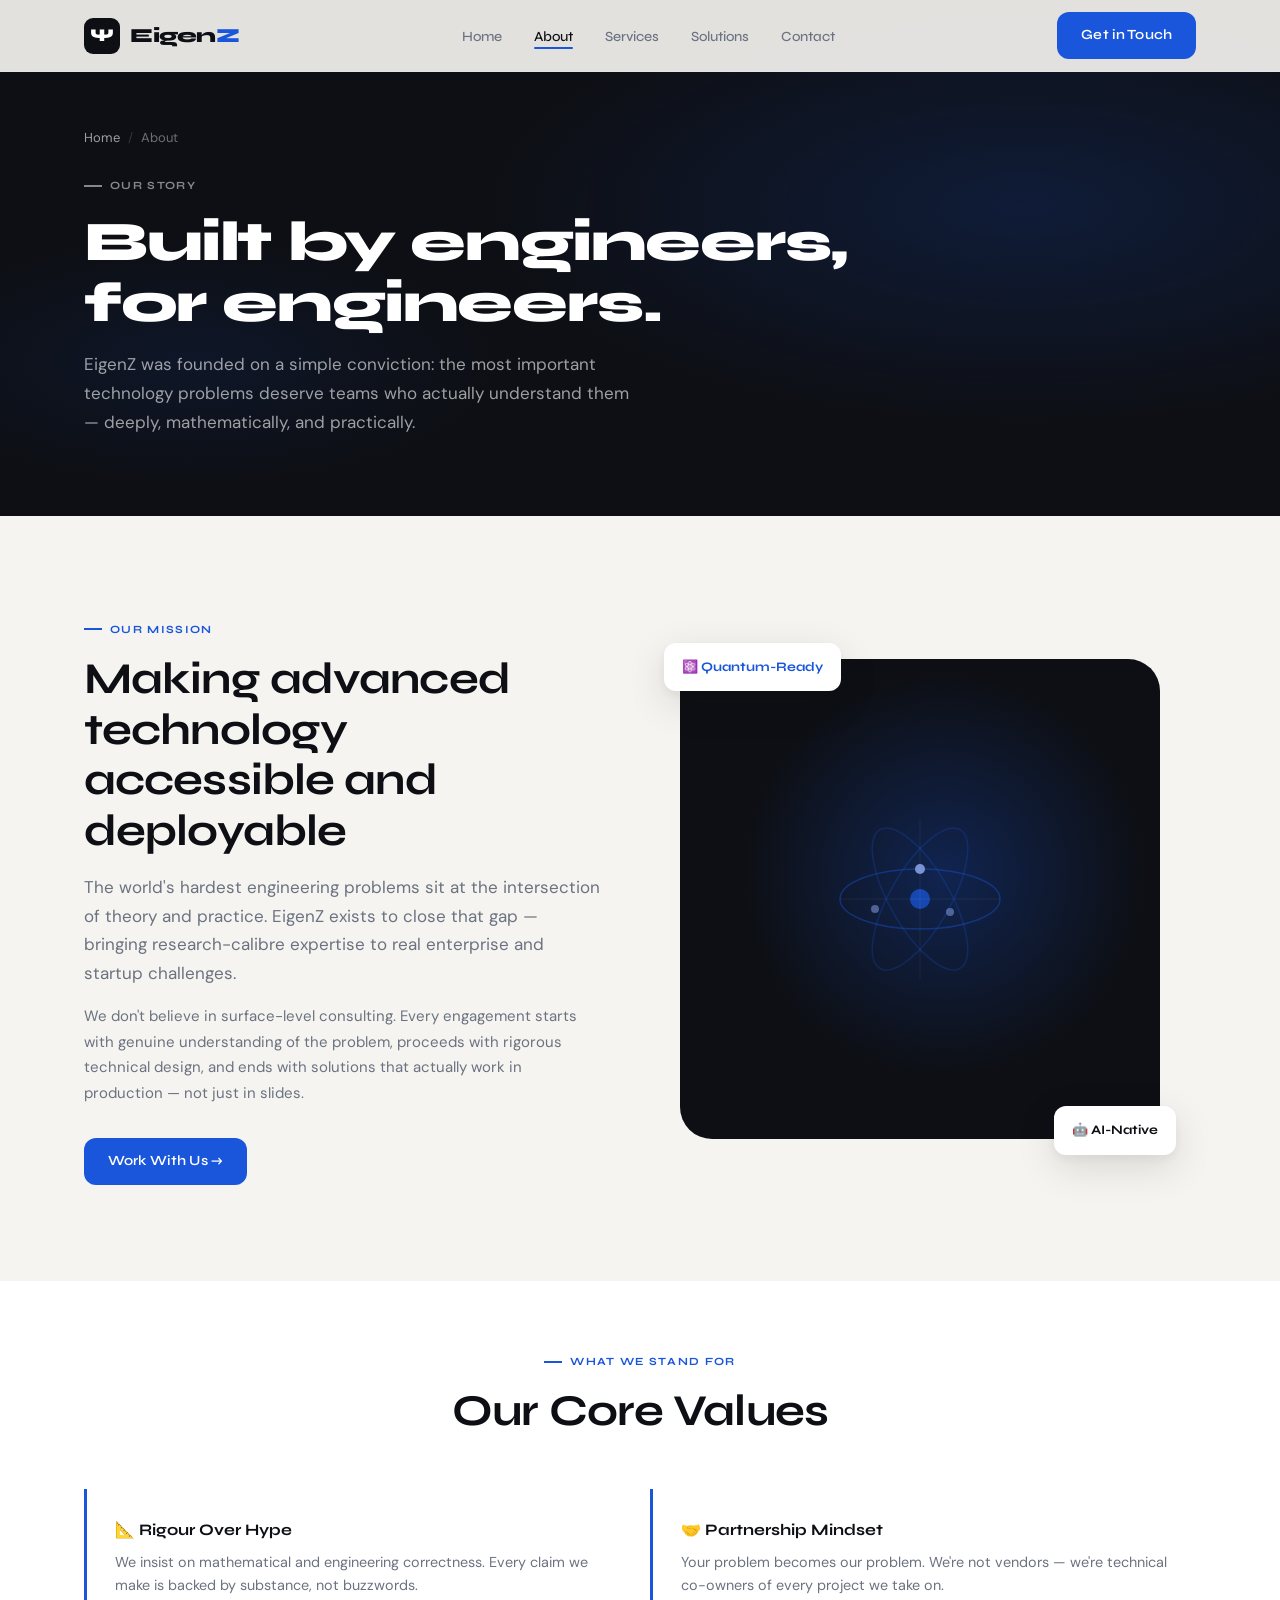
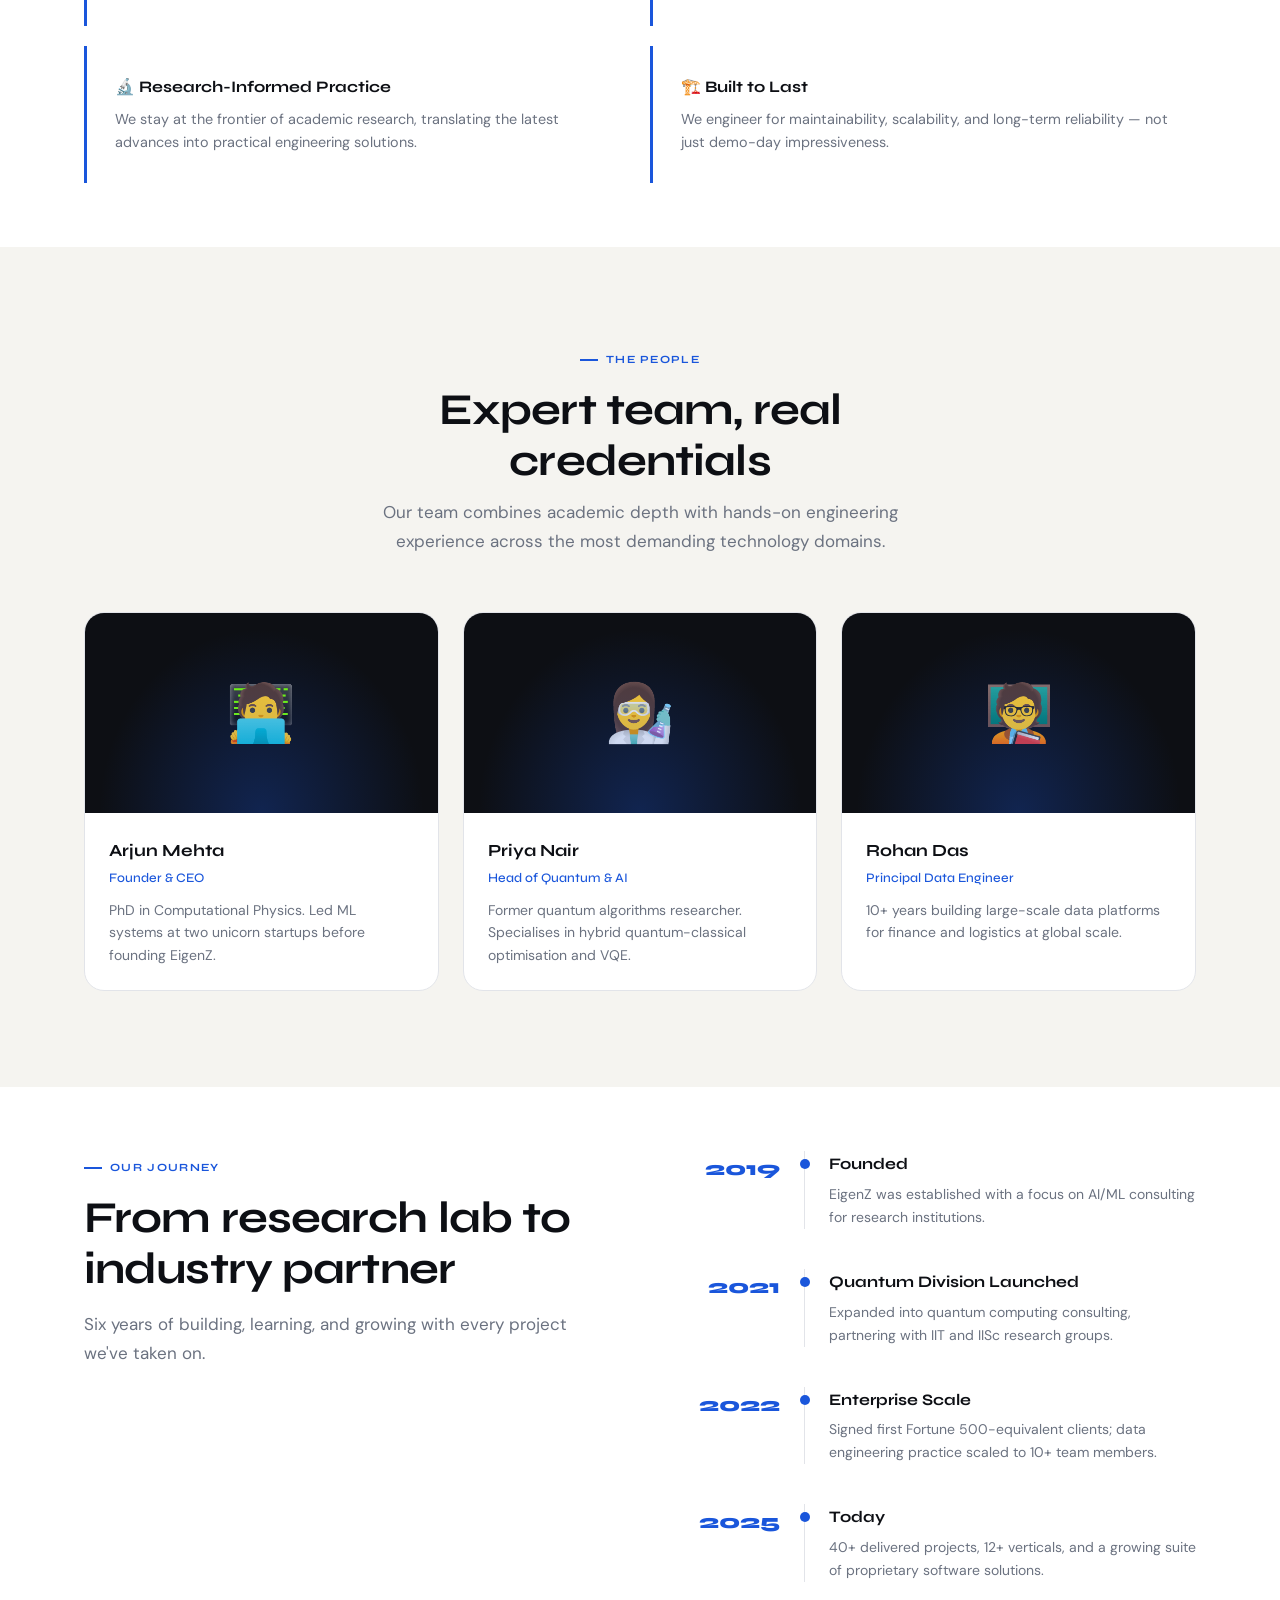
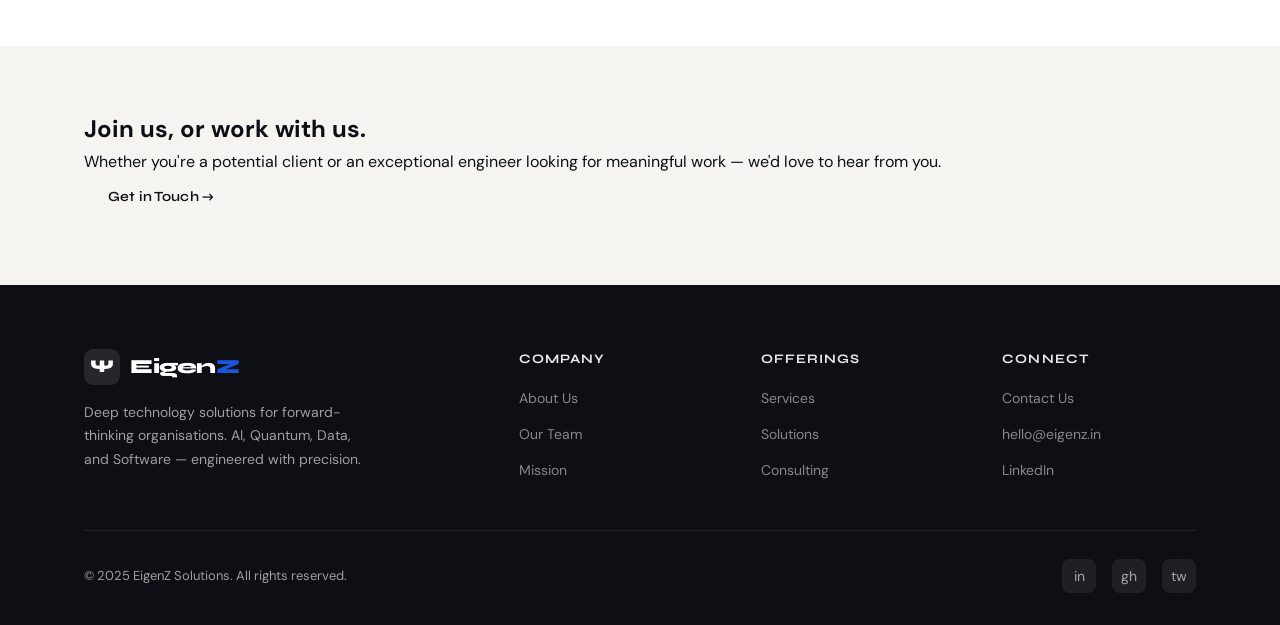
==== about.html @ 1a17bc00 "Add files via upload" ====
<!DOCTYPE html>
<html lang="en">
<head>
  <meta charset="UTF-8" />
  <meta name="viewport" content="width=device-width, initial-scale=1.0" />
  <title>About Us — EigenZ Solutions</title>
  <meta name="description" content="Learn about EigenZ Solutions — our mission, values, and the team driving deep-tech innovation." />
  <link rel="stylesheet" href="style.css" />
  <style>
    /* ===== MISSION ===== */
    .mission-section {
      display: grid;
      grid-template-columns: 1fr 1fr;
      gap: 80px;
      align-items: center;
    }
    .mission-visual {
      position: relative;
      aspect-ratio: 1;
      max-width: 480px;
    }
    .mission-visual .viz-box {
      width: 100%; height: 100%;
      background: var(--clr-dark);
      border-radius: var(--radius-xl);
      display: flex;
      align-items: center;
      justify-content: center;
      overflow: hidden;
      position: relative;
    }
    .mission-visual .viz-box::before {
      content: '';
      position: absolute;
      inset: 0;
      background: radial-gradient(ellipse 60% 60% at 55% 45%, rgba(26,86,219,0.3) 0%, transparent 70%);
    }
    .mission-visual .viz-box svg {
      position: relative;
      z-index: 1;
      opacity: 0.8;
    }
    .viz-float {
      position: absolute;
      padding: 14px 18px;
      background: white;
      border-radius: var(--radius-md);
      box-shadow: var(--shadow-lg);
      font-family: var(--font-display);
      font-size: 0.8125rem;
      font-weight: 700;
    }
    .viz-float.tl { top: -16px; left: -16px; color: var(--clr-accent); }
    .viz-float.br { bottom: -16px; right: -16px; color: var(--clr-dark); }

    /* ===== VALUES ===== */
    .value-card {
      padding: 28px;
      border-left: 3px solid var(--clr-accent);
      background: var(--clr-surface);
      border-radius: 0 var(--radius-md) var(--radius-md) 0;
      transition: all var(--transition);
    }
    .value-card:hover { box-shadow: var(--shadow-md); transform: translateX(4px); }
    .value-card h4 {
      font-family: var(--font-display);
      font-size: 1rem;
      font-weight: 700;
      color: var(--clr-dark);
      margin-bottom: 8px;
    }
    .value-card p { font-size: 0.9rem; color: var(--clr-muted); line-height: 1.65; }

    /* ===== TEAM ===== */
    .team-card {
      background: var(--clr-surface);
      border: 1px solid var(--clr-border);
      border-radius: var(--radius-lg);
      overflow: hidden;
      transition: all var(--transition);
    }
    .team-card:hover {
      box-shadow: var(--shadow-lg);
      transform: translateY(-4px);
      border-color: transparent;
    }
    .team-avatar {
      height: 200px;
      background: var(--clr-dark);
      display: flex;
      align-items: center;
      justify-content: center;
      font-size: 3.5rem;
      position: relative;
      overflow: hidden;
    }
    .team-avatar::after {
      content: '';
      position: absolute;
      inset: 0;
      background: radial-gradient(ellipse at 50% 100%, rgba(26,86,219,0.3), transparent 65%);
    }
    .team-info { padding: 24px; }
    .team-info h3 {
      font-family: var(--font-display);
      font-size: 1.0625rem;
      font-weight: 700;
      color: var(--clr-dark);
      margin-bottom: 4px;
    }
    .team-info .role {
      font-size: 0.8125rem;
      color: var(--clr-accent);
      font-weight: 500;
      margin-bottom: 10px;
      font-family: var(--font-display);
    }
    .team-info p { font-size: 0.875rem; color: var(--clr-muted); line-height: 1.6; }

    /* ===== TIMELINE ===== */
    .timeline { display: flex; flex-direction: column; gap: 0; }
    .tl-item {
      display: grid;
      grid-template-columns: 100px 1px 1fr;
      gap: 0 24px;
      padding-bottom: 40px;
    }
    .tl-item:last-child { padding-bottom: 0; }
    .tl-year {
      font-family: var(--font-display);
      font-size: 1.25rem;
      font-weight: 800;
      color: var(--clr-accent);
      padding-top: 2px;
      text-align: right;
    }
    .tl-line {
      position: relative;
      background: var(--clr-border);
    }
    .tl-line::before {
      content: '';
      position: absolute;
      top: 8px; left: 50%;
      transform: translateX(-50%);
      width: 10px; height: 10px;
      border-radius: 50%;
      background: var(--clr-accent);
    }
    .tl-body { padding-top: 0; }
    .tl-body h4 {
      font-family: var(--font-display);
      font-size: 1rem;
      font-weight: 700;
      color: var(--clr-dark);
      margin-bottom: 6px;
    }
    .tl-body p { font-size: 0.875rem; color: var(--clr-muted); line-height: 1.65; }

    @media (max-width: 720px) {
      .mission-section { grid-template-columns: 1fr; gap: 40px; }
      .tl-item { grid-template-columns: 64px 1px 1fr; }
      .tl-year { font-size: 1rem; }
    }
  </style>
</head>
<body>

  <nav class="navbar">
    <div class="container">
      <a href="index.html" class="nav-logo">
        <div class="logo-mark"></div>
        <span class="logo-text">Eigen<span>Z</span></span>
      </a>
      <ul class="nav-links">
        <li><a href="index.html">Home</a></li>
        <li><a href="about.html">About</a></li>
        <li><a href="services.html">Services</a></li>
        <li><a href="solutions.html">Solutions</a></li>
        <li><a href="contact.html">Contact</a></li>
      </ul>
      <div class="nav-cta">
        <a href="contact.html" class="btn btn-primary">Get in Touch</a>
      </div>
      <div class="hamburger"><span></span><span></span><span></span></div>
    </div>
  </nav>
  <nav class="mobile-nav">
    <a href="index.html">Home</a>
    <a href="about.html">About</a>
    <a href="services.html">Services</a>
    <a href="solutions.html">Solutions</a>
    <a href="contact.html">Contact</a>
    <a href="contact.html" class="btn btn-primary">Get in Touch →</a>
  </nav>

  <!-- PAGE HERO -->
  <section class="page-hero">
    <div class="container">
      <div class="breadcrumb">
        <a href="index.html">Home</a>
        <span class="sep">/</span>
        <span>About</span>
      </div>
      <div class="label">Our Story</div>
      <h1 class="animate">Built by engineers,<br>for engineers.</h1>
      <p class="animate delay-1">EigenZ was founded on a simple conviction: the most important technology problems deserve teams who actually understand them — deeply, mathematically, and practically.</p>
    </div>
  </section>

  <!-- MISSION -->
  <section class="section" id="mission">
    <div class="container">
      <div class="mission-section">
        <div>
          <div class="label anim">Our Mission</div>
          <h2 class="section-title anim delay-1">Making advanced technology accessible and deployable</h2>
          <p class="section-sub anim delay-2">The world's hardest engineering problems sit at the intersection of theory and practice. EigenZ exists to close that gap — bringing research-calibre expertise to real enterprise and startup challenges.</p>
          <p style="font-size: 0.9375rem; color: var(--clr-muted); margin-top: 16px; line-height: 1.7;" class="anim delay-3">We don't believe in surface-level consulting. Every engagement starts with genuine understanding of the problem, proceeds with rigorous technical design, and ends with solutions that actually work in production — not just in slides.</p>
          <div style="margin-top: 32px;" class="anim delay-4">
            <a href="contact.html" class="btn btn-primary">Work With Us →</a>
          </div>
        </div>
        <div class="mission-visual anim delay-2">
          <div class="viz-box">
            <svg width="200" height="200" viewBox="0 0 200 200" fill="none">
              <!-- Quantum-ish orbital diagram -->
              <ellipse cx="100" cy="100" rx="80" ry="30" stroke="rgba(26,86,219,0.5)" stroke-width="1.5" fill="none"/>
              <ellipse cx="100" cy="100" rx="80" ry="30" stroke="rgba(26,86,219,0.3)" stroke-width="1.5" fill="none" transform="rotate(60 100 100)"/>
              <ellipse cx="100" cy="100" rx="80" ry="30" stroke="rgba(26,86,219,0.3)" stroke-width="1.5" fill="none" transform="rotate(120 100 100)"/>
              <circle cx="100" cy="100" r="10" fill="rgba(26,86,219,0.9)"/>
              <circle cx="100" cy="70" r="5" fill="#93aff7"/>
              <circle cx="130" cy="113" r="4" fill="#93aff7" opacity="0.6"/>
              <circle cx="55" cy="110" r="4" fill="#93aff7" opacity="0.6"/>
              <!-- Grid lines -->
              <line x1="20" y1="100" x2="180" y2="100" stroke="rgba(255,255,255,0.07)" stroke-width="1"/>
              <line x1="100" y1="20" x2="100" y2="180" stroke="rgba(255,255,255,0.07)" stroke-width="1"/>
            </svg>
          </div>
          <div class="viz-float tl">⚛️ Quantum-Ready</div>
          <div class="viz-float br">🤖 AI-Native</div>
        </div>
      </div>
    </div>
  </section>

  <!-- VALUES -->
  <section class="section-sm" style="background: var(--clr-surface);">
    <div class="container">
      <div style="text-align: center; max-width: 500px; margin: 0 auto 52px;">
        <div class="label" style="justify-content: center;">What We Stand For</div>
        <h2 class="section-title anim">Our Core Values</h2>
      </div>
      <div class="grid-2" style="gap: 20px;">
        <div class="value-card anim">
          <h4>📐 Rigour Over Hype</h4>
          <p>We insist on mathematical and engineering correctness. Every claim we make is backed by substance, not buzzwords.</p>
        </div>
        <div class="value-card anim delay-1">
          <h4>🤝 Partnership Mindset</h4>
          <p>Your problem becomes our problem. We're not vendors — we're technical co-owners of every project we take on.</p>
        </div>
        <div class="value-card anim delay-2">
          <h4>🔬 Research-Informed Practice</h4>
          <p>We stay at the frontier of academic research, translating the latest advances into practical engineering solutions.</p>
        </div>
        <div class="value-card anim delay-3">
          <h4>🏗️ Built to Last</h4>
          <p>We engineer for maintainability, scalability, and long-term reliability — not just demo-day impressiveness.</p>
        </div>
      </div>
    </div>
  </section>

  <!-- TEAM -->
  <section class="section" id="team">
    <div class="container">
      <div style="text-align: center; max-width: 520px; margin: 0 auto 56px;">
        <div class="label" style="justify-content: center;">The People</div>
        <h2 class="section-title anim">Expert team, real credentials</h2>
        <p class="section-sub" style="margin: 12px auto 0;" class="anim delay-1">Our team combines academic depth with hands-on engineering experience across the most demanding technology domains.</p>
      </div>
      <div class="grid-4" style="grid-template-columns: repeat(3, 1fr);">
        <div class="team-card anim">
          <div class="team-avatar">🧑‍💻</div>
          <div class="team-info">
            <h3>Arjun Mehta</h3>
            <div class="role">Founder & CEO</div>
            <p>PhD in Computational Physics. Led ML systems at two unicorn startups before founding EigenZ.</p>
          </div>
        </div>
        <div class="team-card anim delay-1">
          <div class="team-avatar">👩‍🔬</div>
          <div class="team-info">
            <h3>Priya Nair</h3>
            <div class="role">Head of Quantum & AI</div>
            <p>Former quantum algorithms researcher. Specialises in hybrid quantum-classical optimisation and VQE.</p>
          </div>
        </div>
        <div class="team-card anim delay-2">
          <div class="team-avatar">🧑‍🏫</div>
          <div class="team-info">
            <h3>Rohan Das</h3>
            <div class="role">Principal Data Engineer</div>
            <p>10+ years building large-scale data platforms for finance and logistics at global scale.</p>
          </div>
        </div>
      </div>
    </div>
  </section>

  <!-- TIMELINE -->
  <section class="section-sm" style="background: var(--clr-surface);">
    <div class="container">
      <div style="display: grid; grid-template-columns: 1fr 1fr; gap: 80px; align-items: start;">
        <div>
          <div class="label anim">Our Journey</div>
          <h2 class="section-title anim delay-1">From research lab to industry partner</h2>
          <p class="section-sub anim delay-2">Six years of building, learning, and growing with every project we've taken on.</p>
        </div>
        <div class="timeline anim delay-2">
          <div class="tl-item">
            <div class="tl-year">2019</div>
            <div class="tl-line"></div>
            <div class="tl-body">
              <h4>Founded</h4>
              <p>EigenZ was established with a focus on AI/ML consulting for research institutions.</p>
            </div>
          </div>
          <div class="tl-item">
            <div class="tl-year">2021</div>
            <div class="tl-line"></div>
            <div class="tl-body">
              <h4>Quantum Division Launched</h4>
              <p>Expanded into quantum computing consulting, partnering with IIT and IISc research groups.</p>
            </div>
          </div>
          <div class="tl-item">
            <div class="tl-year">2022</div>
            <div class="tl-line"></div>
            <div class="tl-body">
              <h4>Enterprise Scale</h4>
              <p>Signed first Fortune 500-equivalent clients; data engineering practice scaled to 10+ team members.</p>
            </div>
          </div>
          <div class="tl-item">
            <div class="tl-year">2025</div>
            <div class="tl-line"></div>
            <div class="tl-body">
              <h4>Today</h4>
              <p>40+ delivered projects, 12+ verticals, and a growing suite of proprietary software solutions.</p>
            </div>
          </div>
        </div>
      </div>
    </div>
  </section>

  <!-- CTA -->
  <section class="section-sm">
    <div class="container">
      <div class="cta-banner anim">
        <div>
          <h2>Join us, or work with us.</h2>
          <p>Whether you're a potential client or an exceptional engineer looking for meaningful work — we'd love to hear from you.</p>
        </div>
        <div class="cta-banner-actions">
          <a href="contact.html" class="btn btn-white">Get in Touch →</a>
        </div>
      </div>
    </div>
  </section>

  <footer class="footer">
    <div class="container">
      <div class="footer-grid">
        <div class="footer-brand">
          <a href="index.html" class="nav-logo">
            <div class="logo-mark"></div>
            <span class="logo-text">Eigen<span>Z</span></span>
          </a>
          <p>Deep technology solutions for forward-thinking organisations. AI, Quantum, Data, and Software — engineered with precision.</p>
        </div>
        <div class="footer-col">
          <h4>Company</h4>
          <ul><li><a href="about.html">About Us</a></li><li><a href="about.html#team">Our Team</a></li><li><a href="about.html#mission">Mission</a></li></ul>
        </div>
        <div class="footer-col">
          <h4>Offerings</h4>
          <ul><li><a href="services.html">Services</a></li><li><a href="solutions.html">Solutions</a></li><li><a href="contact.html">Consulting</a></li></ul>
        </div>
        <div class="footer-col">
          <h4>Connect</h4>
          <ul><li><a href="contact.html">Contact Us</a></li><li><a href="mailto:hello@eigenz.in">hello@eigenz.in</a></li><li><a href="#">LinkedIn</a></li></ul>
        </div>
      </div>
      <div class="footer-bottom">
        <span>© 2025 EigenZ Solutions. All rights reserved.</span>
        <div class="socials"><a href="#" title="LinkedIn">in</a><a href="#" title="GitHub">gh</a><a href="#" title="Twitter">tw</a></div>
      </div>
    </div>
  </footer>

  <script src="main.js"></script>
</body>
</html>
---- style.css ----
/* =============================================
   EigenZ Solutions — Global Stylesheet
   ============================================= */

@import url('https://fonts.googleapis.com/css2?family=Syne:wght@400;500;600;700;800&family=DM+Sans:ital,opsz,wght@0,9..40,300;0,9..40,400;0,9..40,500;1,9..40,300&display=swap');

:root {
  --clr-bg: #f5f4f0;
  --clr-surface: #ffffff;
  --clr-dark: #0d0f14;
  --clr-dark-2: #1a1d26;
  --clr-accent: #1a56db;
  --clr-accent-2: #0e3fa8;
  --clr-accent-light: #e8effd;
  --clr-text: #0d0f14;
  --clr-muted: #6b7280;
  --clr-border: #e2e4e9;
  --clr-white: #ffffff;

  --font-display: 'Syne', sans-serif;
  --font-body: 'DM Sans', sans-serif;

  --radius-sm: 6px;
  --radius-md: 12px;
  --radius-lg: 20px;
  --radius-xl: 32px;

  --shadow-sm: 0 1px 3px rgba(13,15,20,0.07), 0 1px 2px rgba(13,15,20,0.05);
  --shadow-md: 0 4px 16px rgba(13,15,20,0.08), 0 2px 6px rgba(13,15,20,0.05);
  --shadow-lg: 0 12px 40px rgba(13,15,20,0.12), 0 4px 12px rgba(13,15,20,0.06);

  --nav-h: 72px;
  --max-w: 1160px;
  --transition: 0.22s cubic-bezier(0.4, 0, 0.2, 1);
}

*, *::before, *::after { box-sizing: border-box; margin: 0; padding: 0; }

html { scroll-behavior: smooth; font-size: 16px; }

body {
  font-family: var(--font-body);
  background: var(--clr-bg);
  color: var(--clr-text);
  line-height: 1.6;
  -webkit-font-smoothing: antialiased;
}

img { display: block; max-width: 100%; }
a { text-decoration: none; color: inherit; }
ul { list-style: none; }

/* ===================== UTILITIES ===================== */
.container { max-width: var(--max-w); margin: 0 auto; padding: 0 24px; }
.section { padding: 96px 0; }
.section-sm { padding: 64px 0; }

.label {
  display: inline-flex;
  align-items: center;
  gap: 8px;
  font-family: var(--font-display);
  font-size: 11px;
  font-weight: 700;
  letter-spacing: 0.12em;
  text-transform: uppercase;
  color: var(--clr-accent);
  margin-bottom: 16px;
}
.label::before {
  content: '';
  display: inline-block;
  width: 18px;
  height: 2px;
  background: var(--clr-accent);
}

.section-title {
  font-family: var(--font-display);
  font-size: clamp(2rem, 3.5vw, 2.75rem);
  font-weight: 700;
  line-height: 1.15;
  color: var(--clr-dark);
  letter-spacing: -0.02em;
}

.section-sub {
  font-size: 1.0625rem;
  color: var(--clr-muted);
  max-width: 560px;
  margin-top: 16px;
  line-height: 1.7;
}

.btn {
  display: inline-flex;
  align-items: center;
  gap: 8px;
  font-family: var(--font-display);
  font-size: 0.875rem;
  font-weight: 600;
  letter-spacing: 0.01em;
  padding: 12px 24px;
  border-radius: var(--radius-md);
  border: none;
  cursor: pointer;
  transition: all var(--transition);
  white-space: nowrap;
}
.btn-primary {
  background: var(--clr-accent);
  color: var(--clr-white);
}
.btn-primary:hover {
  background: var(--clr-accent-2);
  transform: translateY(-1px);
  box-shadow: 0 6px 20px rgba(26,86,219,0.30);
}
.btn-outline {
  background: transparent;
  color: var(--clr-dark);
  border: 1.5px solid var(--clr-border);
}
.btn-outline:hover {
  border-color: var(--clr-accent);
  color: var(--clr-accent);
  background: var(--clr-accent-light);
}
.btn-ghost-white {
  background: rgba(255,255,255,0.12);
  color: var(--clr-white);
  border: 1.5px solid rgba(255,255,255,0.25);
}
.btn-ghost-white:hover {
  background: rgba(255,255,255,0.22);
}

/* ===================== NAVBAR ===================== */
.navbar {
  position: fixed;
  top: 0; left: 0; right: 0;
  height: var(--nav-h);
  background: rgba(245,244,240,0.92);
  backdrop-filter: blur(14px);
  -webkit-backdrop-filter: blur(14px);
  border-bottom: 1px solid var(--clr-border);
  z-index: 1000;
  transition: box-shadow var(--transition);
}
.navbar.scrolled { box-shadow: var(--shadow-md); }
.navbar .container {
  height: 100%;
  display: flex;
  align-items: center;
  justify-content: space-between;
}
.nav-logo {
  display: flex;
  align-items: center;
  gap: 10px;
}
.nav-logo .logo-mark {
  width: 36px; height: 36px;
  background: var(--clr-dark);
  border-radius: 9px;
  display: flex;
  align-items: center;
  justify-content: center;
  position: relative;
  overflow: hidden;
}
.nav-logo .logo-mark::after {
  content: 'Ψ';
  color: #fff;
  font-family: var(--font-display);
  font-size: 18px;
  font-weight: 800;
}
.nav-logo .logo-text {
  font-family: var(--font-display);
  font-size: 1.25rem;
  font-weight: 800;
  letter-spacing: -0.02em;
  color: var(--clr-dark);
}
.nav-logo .logo-text span { color: var(--clr-accent); }

.nav-links {
  display: flex;
  align-items: center;
  gap: 32px;
}
.nav-links a {
  font-family: var(--font-display);
  font-size: 0.875rem;
  font-weight: 500;
  color: var(--clr-muted);
  transition: color var(--transition);
  position: relative;
}
.nav-links a::after {
  content: '';
  position: absolute;
  bottom: -4px; left: 0;
  width: 0; height: 2px;
  background: var(--clr-accent);
  border-radius: 2px;
  transition: width var(--transition);
}
.nav-links a:hover, .nav-links a.active { color: var(--clr-dark); }
.nav-links a:hover::after, .nav-links a.active::after { width: 100%; }

.nav-cta { display: flex; align-items: center; gap: 12px; }

.hamburger {
  display: none;
  flex-direction: column;
  gap: 5px;
  cursor: pointer;
  padding: 4px;
}
.hamburger span {
  display: block;
  width: 22px; height: 2px;
  background: var(--clr-dark);
  border-radius: 2px;
  transition: all var(--transition);
}

/* Mobile Nav */
.mobile-nav {
  display: none;
  position: fixed;
  top: var(--nav-h);
  left: 0; right: 0;
  background: var(--clr-surface);
  border-bottom: 1px solid var(--clr-border);
  padding: 20px 24px;
  z-index: 999;
  flex-direction: column;
  gap: 4px;
  box-shadow: var(--shadow-lg);
}
.mobile-nav.open { display: flex; }
.mobile-nav a {
  font-family: var(--font-display);
  font-size: 1rem;
  font-weight: 500;
  color: var(--clr-text);
  padding: 12px 0;
  border-bottom: 1px solid var(--clr-border);
  transition: color var(--transition);
}
.mobile-nav a:hover { color: var(--clr-accent); }
.mobile-nav .btn { margin-top: 12px; justify-content: center; }

/* ===================== PAGE HERO ===================== */
.page-hero {
  background: var(--clr-dark);
  padding: 128px 0 80px;
  position: relative;
  overflow: hidden;
}
.page-hero::before {
  content: '';
  position: absolute;
  inset: 0;
  background:
    radial-gradient(ellipse 60% 60% at 80% 40%, rgba(26,86,219,0.18) 0%, transparent 70%),
    radial-gradient(ellipse 40% 40% at 15% 70%, rgba(26,86,219,0.10) 0%, transparent 60%);
}
.page-hero .container { position: relative; z-index: 1; }
.page-hero .label { color: rgba(255,255,255,0.5); }
.page-hero .label::before { background: rgba(255,255,255,0.5); }
.page-hero h1 {
  font-family: var(--font-display);
  font-size: clamp(2.2rem, 4.5vw, 3.5rem);
  font-weight: 800;
  color: var(--clr-white);
  letter-spacing: -0.025em;
  line-height: 1.1;
}
.page-hero p {
  font-size: 1.0625rem;
  color: rgba(255,255,255,0.6);
  max-width: 560px;
  margin-top: 16px;
  line-height: 1.7;
}
.breadcrumb {
  display: flex;
  align-items: center;
  gap: 8px;
  margin-bottom: 20px;
  font-size: 0.8125rem;
  color: rgba(255,255,255,0.4);
}
.breadcrumb a { color: rgba(255,255,255,0.6); transition: color var(--transition); }
.breadcrumb a:hover { color: white; }
.breadcrumb .sep { opacity: 0.4; }

/* ===================== FOOTER ===================== */
.footer {
  background: var(--clr-dark);
  color: rgba(255,255,255,0.6);
  padding: 64px 0 32px;
}
.footer-grid {
  display: grid;
  grid-template-columns: 2fr 1fr 1fr 1fr;
  gap: 48px;
  padding-bottom: 48px;
  border-bottom: 1px solid rgba(255,255,255,0.08);
}
.footer-brand .nav-logo .logo-mark { background: rgba(255,255,255,0.1); }
.footer-brand .nav-logo .logo-text { color: white; }
.footer-brand p {
  margin-top: 16px;
  font-size: 0.875rem;
  line-height: 1.7;
  max-width: 280px;
}
.footer-col h4 {
  font-family: var(--font-display);
  font-size: 0.8125rem;
  font-weight: 700;
  letter-spacing: 0.08em;
  text-transform: uppercase;
  color: rgba(255,255,255,0.9);
  margin-bottom: 16px;
}
.footer-col ul { display: flex; flex-direction: column; gap: 10px; }
.footer-col ul li a {
  font-size: 0.875rem;
  color: rgba(255,255,255,0.5);
  transition: color var(--transition);
}
.footer-col ul li a:hover { color: white; }
.footer-bottom {
  display: flex;
  align-items: center;
  justify-content: space-between;
  padding-top: 28px;
  font-size: 0.8125rem;
}
.footer-bottom .socials { display: flex; gap: 16px; }
.footer-bottom .socials a {
  width: 34px; height: 34px;
  border-radius: 8px;
  background: rgba(255,255,255,0.07);
  display: flex; align-items: center; justify-content: center;
  font-size: 14px;
  transition: background var(--transition);
}
.footer-bottom .socials a:hover { background: var(--clr-accent); }

/* ===================== GRID CARDS ===================== */
.card {
  background: var(--clr-surface);
  border: 1px solid var(--clr-border);
  border-radius: var(--radius-lg);
  padding: 32px;
  transition: all var(--transition);
}
.card:hover {
  box-shadow: var(--shadow-lg);
  transform: translateY(-3px);
  border-color: transparent;
}
.card-icon {
  width: 48px; height: 48px;
  background: var(--clr-accent-light);
  border-radius: var(--radius-md);
  display: flex; align-items: center; justify-content: center;
  font-size: 22px;
  margin-bottom: 20px;
}
.card h3 {
  font-family: var(--font-display);
  font-size: 1.125rem;
  font-weight: 700;
  color: var(--clr-dark);
  margin-bottom: 8px;
}
.card p {
  font-size: 0.9375rem;
  color: var(--clr-muted);
  line-height: 1.65;
}

/* ===================== GRID LAYOUTS ===================== */
.grid-3 {
  display: grid;
  grid-template-columns: repeat(3, 1fr);
  gap: 24px;
}
.grid-2 {
  display: grid;
  grid-template-columns: repeat(2, 1fr);
  gap: 32px;
}
.grid-4 {
  display: grid;
  grid-template-columns: repeat(4, 1fr);
  gap: 24px;
}

/* ===================== DIVIDER ===================== */
.divider {
  height: 1px;
  background: var(--clr-border);
  margin: 0;
}

/* ===================== STAT PILL ===================== */
.stat-pill {
  display: flex;
  flex-direction: column;
  align-items: center;
  text-align: center;
  padding: 32px 24px;
  background: var(--clr-surface);
  border: 1px solid var(--clr-border);
  border-radius: var(--radius-lg);
}
.stat-pill .stat-num {
  font-family: var(--font-display);
  font-size: 2.25rem;
  font-weight: 800;
  color: var(--clr-accent);
  letter-spacing: -0.03em;
}
.stat-pill .stat-label {
  font-size: 0.875rem;
  color: var(--clr-muted);
  margin-top: 4px;
}

/* ===================== FORM ===================== */
.form-group { display: flex; flex-direction: column; gap: 6px; }
.form-group label {
  font-family: var(--font-display);
  font-size: 0.8125rem;
  font-weight: 600;
  color: var(--clr-dark);
  letter-spacing: 0.01em;
}
.form-group input,
.form-group textarea,
.form-group select {
  width: 100%;
  padding: 12px 16px;
  border: 1.5px solid var(--clr-border);
  border-radius: var(--radius-md);
  font-family: var(--font-body);
  font-size: 0.9375rem;
  color: var(--clr-text);
  background: var(--clr-surface);
  transition: border-color var(--transition), box-shadow var(--transition);
  outline: none;
  resize: vertical;
}
.form-group input:focus,
.form-group textarea:focus,
.form-group select:focus {
  border-color: var(--clr-accent);
  box-shadow: 0 0 0 3px rgba(26,86,219,0.12);
}
.form-grid { display: grid; grid-template-columns: 1fr 1fr; gap: 20px; }

/* ===================== TAG ===================== */
.tag {
  display: inline-flex;
  padding: 4px 12px;
  background: var(--clr-accent-light);
  color: var(--clr-accent);
  border-radius: 999px;
  font-size: 0.75rem;
  font-weight: 600;
  font-family: var(--font-display);
  letter-spacing: 0.04em;
}

/* ===================== RESPONSIVE ===================== */
@media (max-width: 960px) {
  .grid-3 { grid-template-columns: repeat(2, 1fr); }
  .grid-4 { grid-template-columns: repeat(2, 1fr); }
  .footer-grid { grid-template-columns: 1fr 1fr; }
}
@media (max-width: 720px) {
  .grid-3, .grid-2 { grid-template-columns: 1fr; }
  .grid-4 { grid-template-columns: repeat(2, 1fr); }
  .footer-grid { grid-template-columns: 1fr; gap: 32px; }
  .footer-bottom { flex-direction: column; gap: 16px; text-align: center; }
  .nav-links, .nav-cta { display: none; }
  .hamburger { display: flex; }
  .form-grid { grid-template-columns: 1fr; }
}
@media (max-width: 480px) {
  .grid-4 { grid-template-columns: 1fr; }
  .section { padding: 64px 0; }
}

/* ===================== ANIMATIONS ===================== */
@keyframes fadeUp {
  from { opacity: 0; transform: translateY(24px); }
  to { opacity: 1; transform: translateY(0); }
}
.animate { animation: fadeUp 0.55s cubic-bezier(0.22, 1, 0.36, 1) both; }
.delay-1 { animation-delay: 0.1s; }
.delay-2 { animation-delay: 0.2s; }
.delay-3 { animation-delay: 0.3s; }
.delay-4 { animation-delay: 0.4s; }
.delay-5 { animation-delay: 0.5s; }
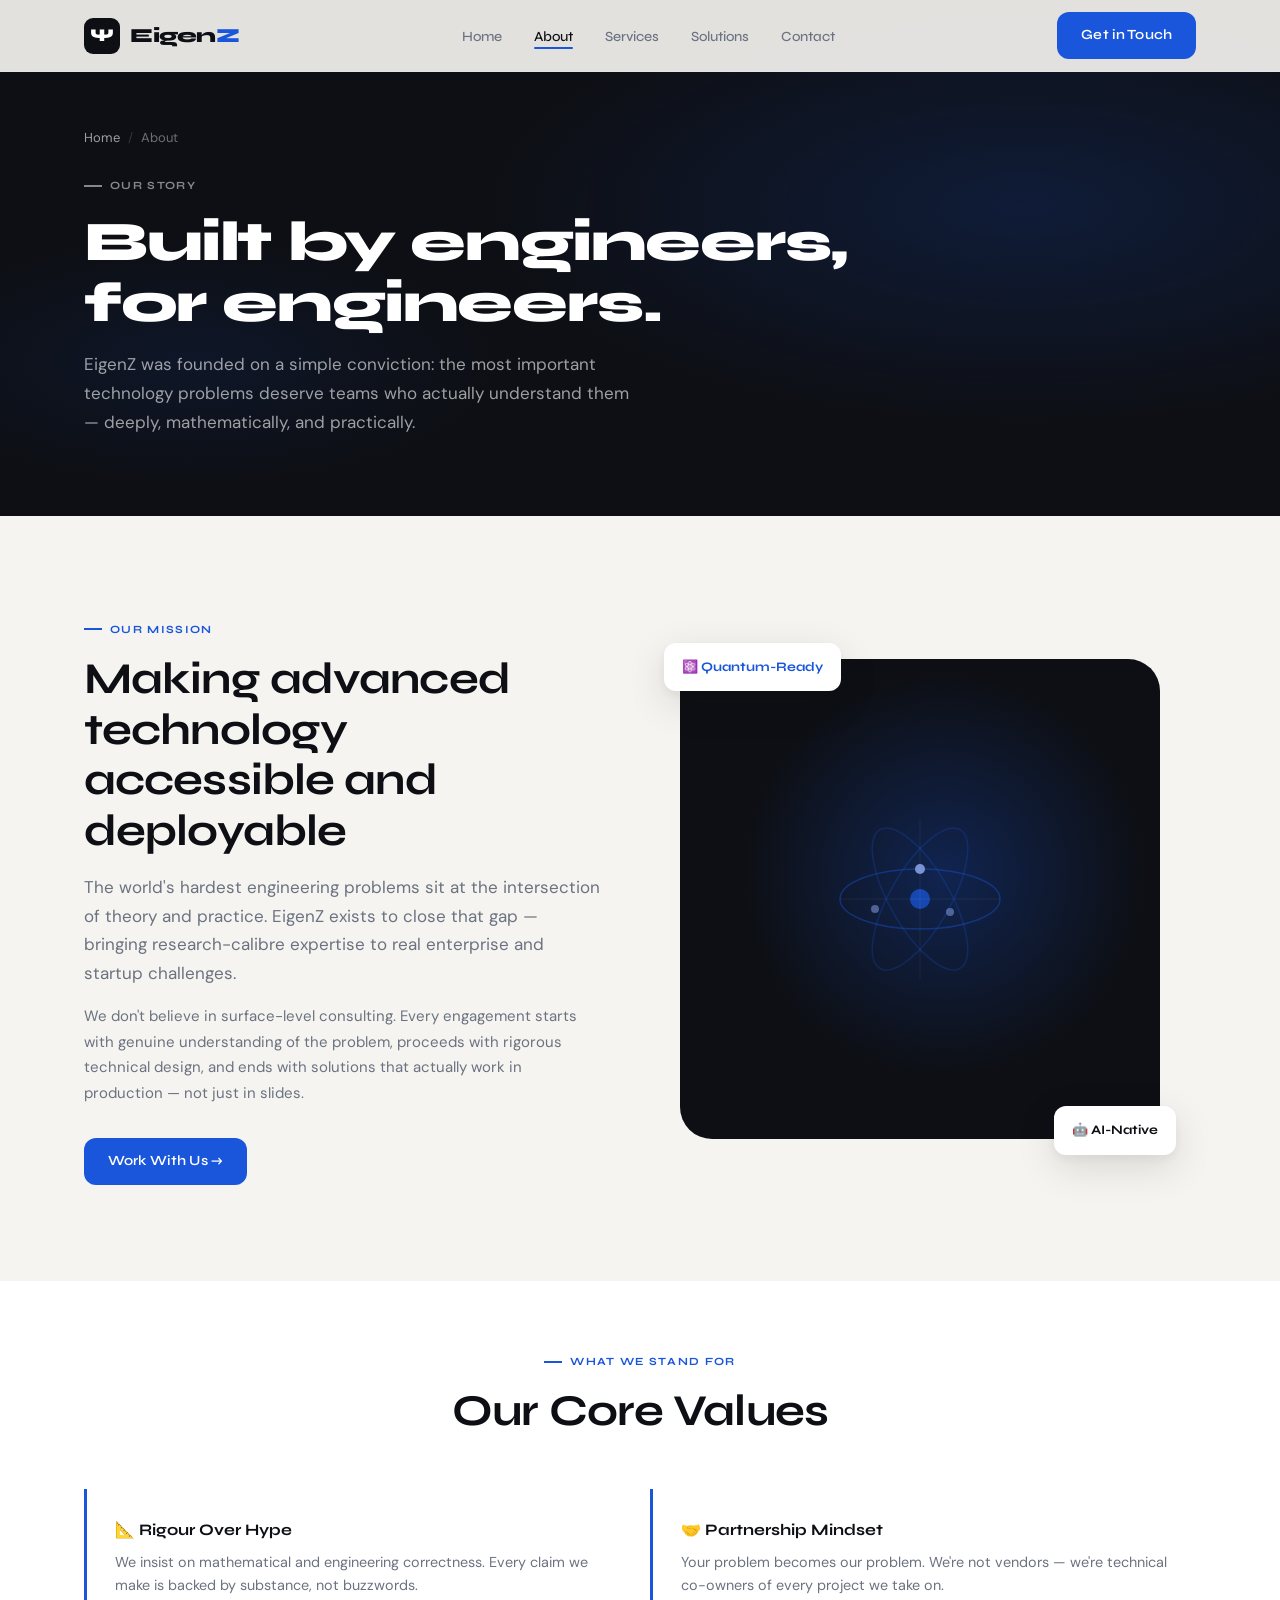
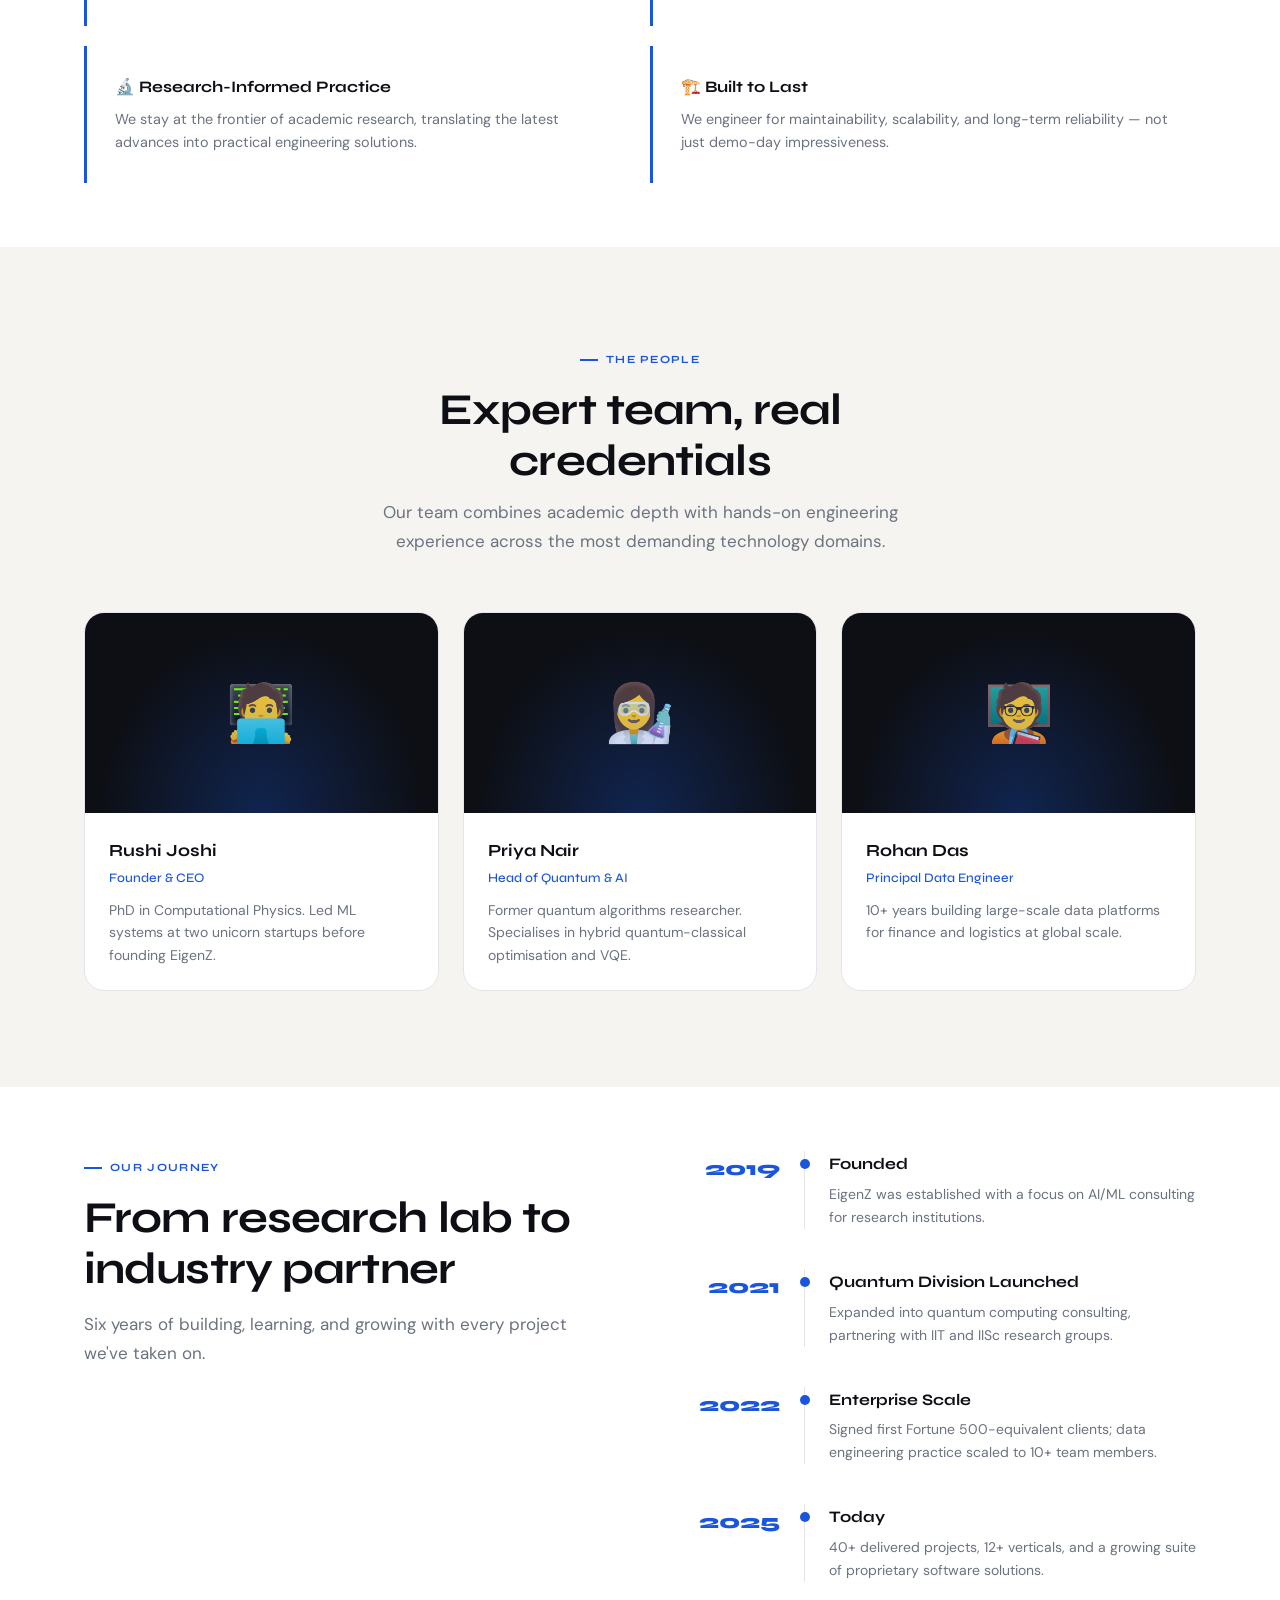
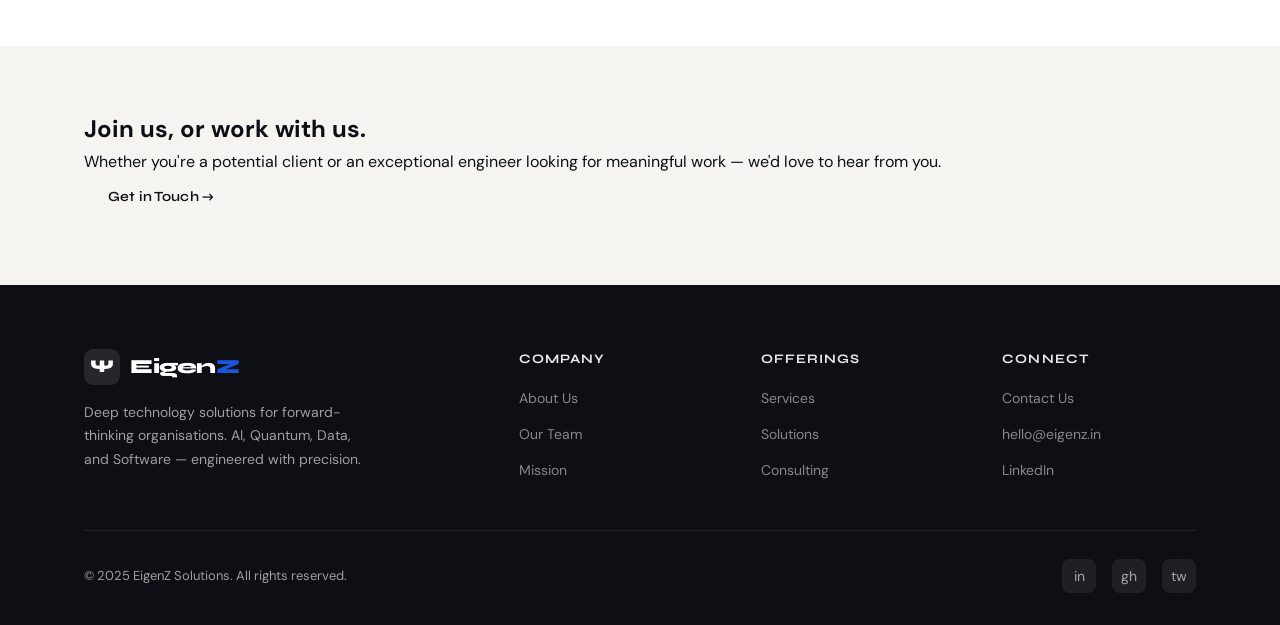
==== commit 50724a2b: "Update about.html" ====
--- a/about.html
+++ b/about.html
@@ -284,7 +284,7 @@
         <div class="team-card anim">
           <div class="team-avatar">🧑‍💻</div>
           <div class="team-info">
-            <h3>Arjun Mehta</h3>
+            <h3>Rushi Joshi</h3>
             <div class="role">Founder & CEO</div>
             <p>PhD in Computational Physics. Led ML systems at two unicorn startups before founding EigenZ.</p>
           </div>
